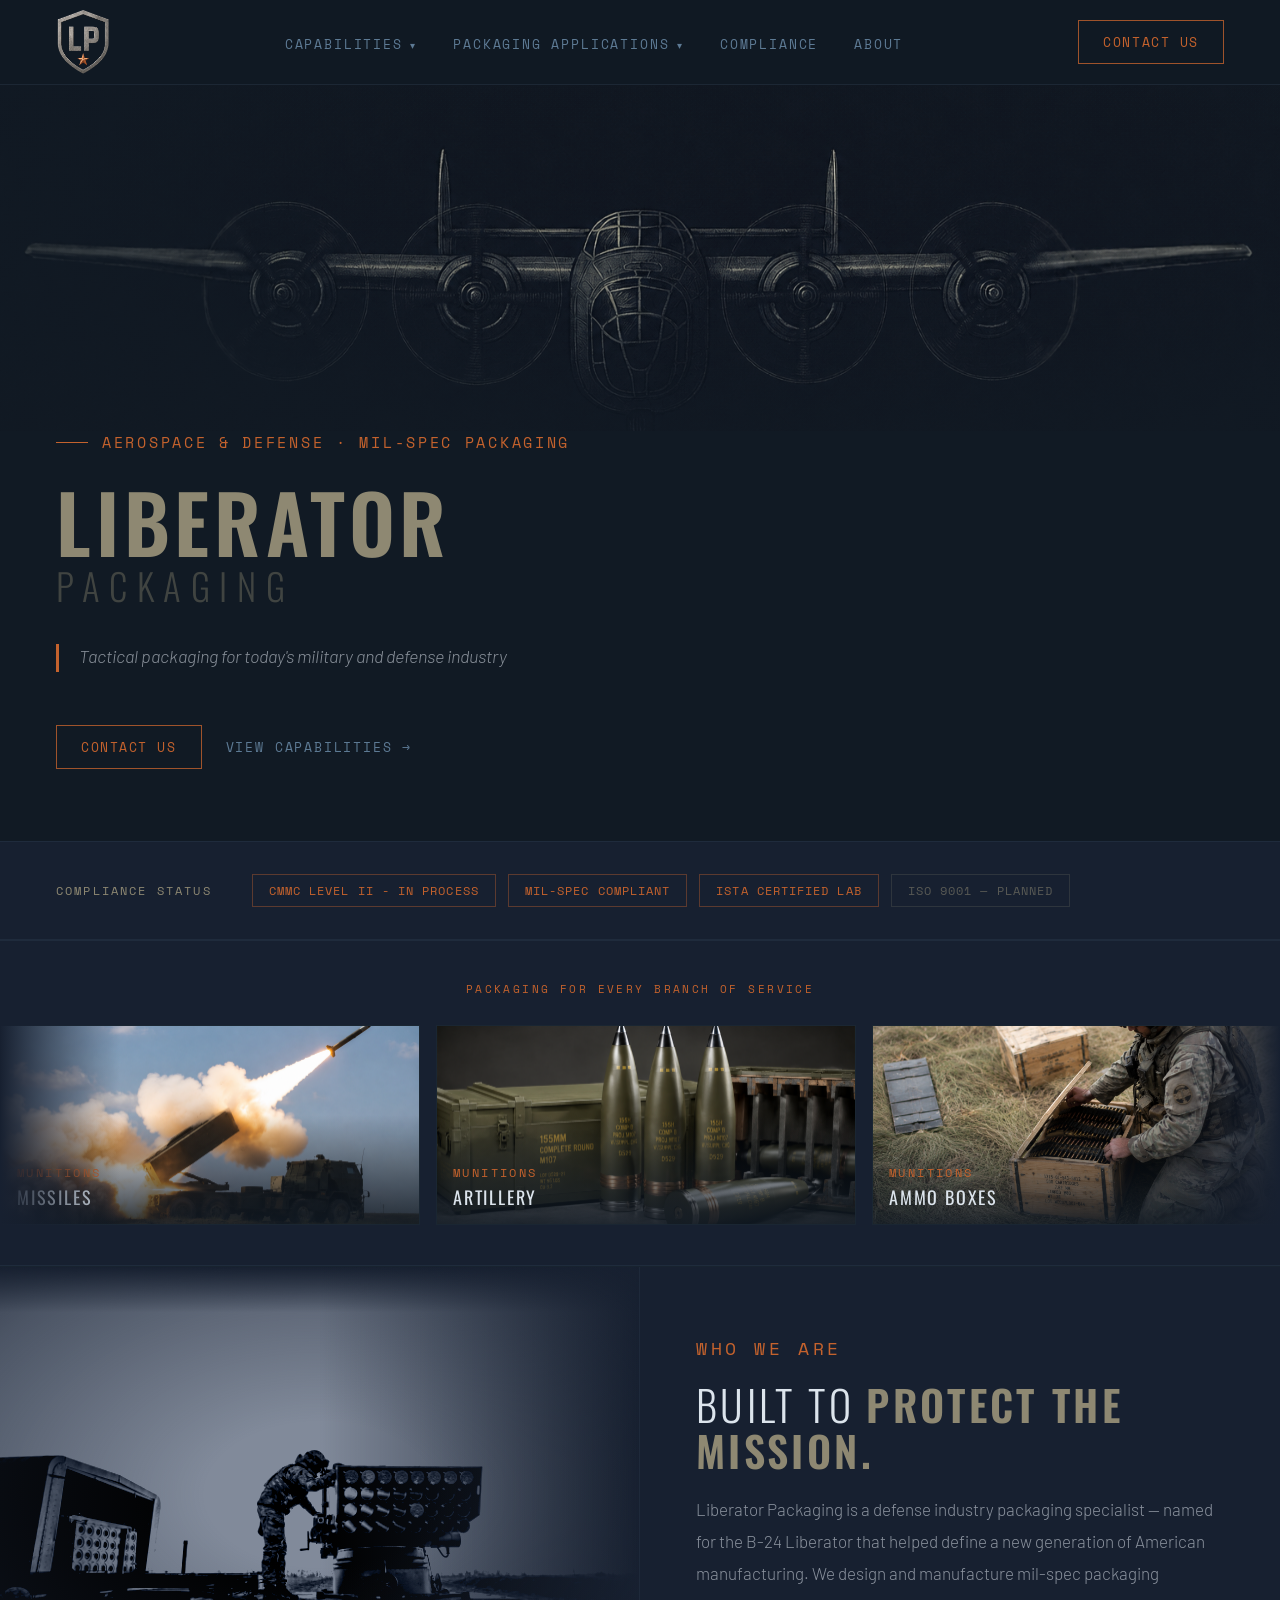
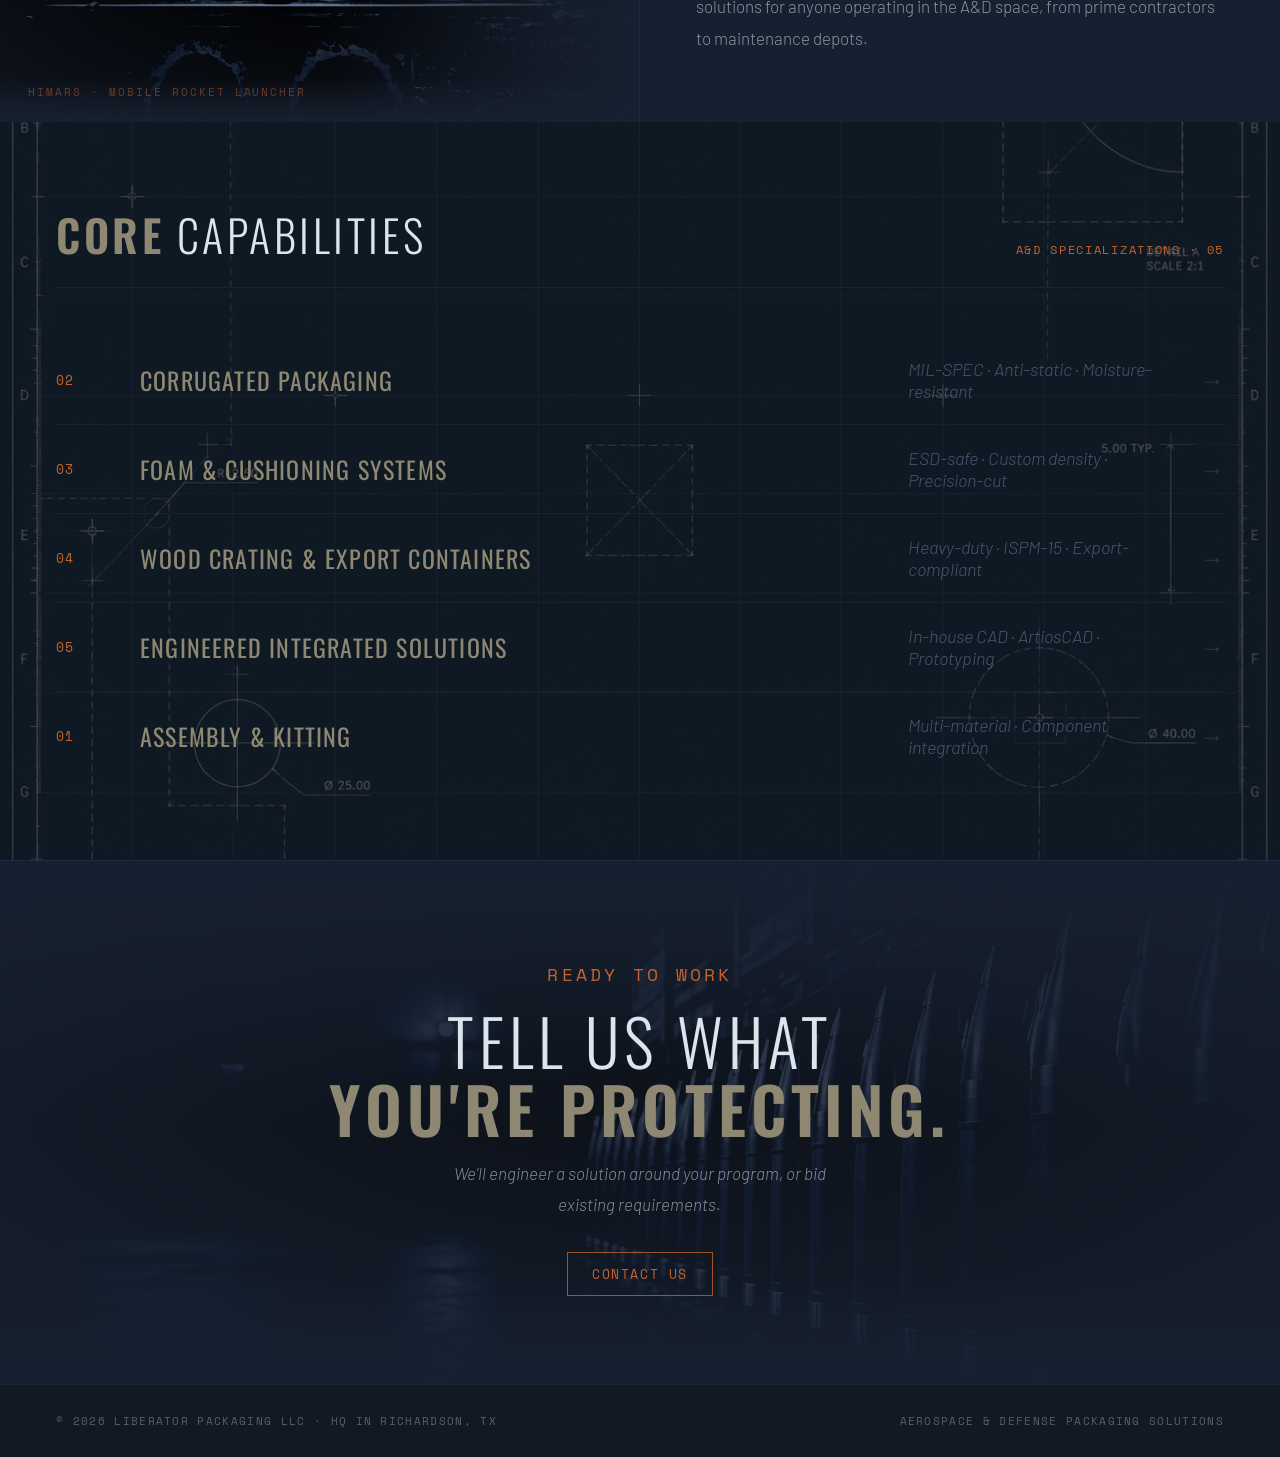
==== index.html @ abf9b9a4 "Photo grid display update Update all photo grids" ====
<!DOCTYPE html>
<html lang="en">
<head>
<meta charset="UTF-8">
<meta name="viewport" content="width=device-width, initial-scale=1.0">
<title>Liberator Packaging · Aerospace & Defense Packaging Solutions</title>
<link rel="stylesheet" href="site.css">
<style>
/* ── HERO ── */
  .hero{
    min-height:59vh;position:relative;overflow:hidden;
  }
  .hero-text{
    position:relative;padding:0px 56px 72px;
    background:var(--bg);
    margin-top:-100px;
  }
  .plane-wrap{position:absolute;inset:0;display:flex;align-items:center;justify-content:center;}
  .plane-img{
    width:100%;
    height:auto;
    filter:brightness(100%) contrast(100%) sepia(10%) hue-rotate(8deg);
    mix-blend-mode:normal;
    margin-top:15px;
  }
  .plane-overlay-base{position:absolute;inset:0;background:rgba(17,26,36,0.15);}
  .plane-overlay-vignette{
    position:absolute;inset:0;
    background:radial-gradient(ellipse 80% 70% at 62% 38%,
      transparent 0%,rgba(17,26,36,0.3) 45%,rgba(17,26,36,0.75) 70%,rgba(17,26,36,0.80) 100%);
  }
  .plane-overlay-bottom{
    position:absolute;inset:0;
    background:linear-gradient(to bottom,
      rgba(17,26,36,0.2) 0%,transparent 25%,transparent 90%,
      rgba(17,26,36,0.7) 88%,rgba(17,26,36,0.98) 100%);
  }
  .hero-grid{
    position:absolute;inset:0;pointer-events:none;z-index:2;
    /*-background-image:
      linear-gradient(rgba(93,122,148,.035) 1px,transparent 1px),
      linear-gradient(90deg,rgba(93,122,148,.035) 1px,transparent 1px);
    background-size:56px 56px-*/;
  }
  .hero::after{
    content:'';position:absolute;inset:0;z-index:3;pointer-events:none;
    background-image:repeating-linear-gradient(0deg,transparent,transparent 2px,rgba(17,26,36,0.06) 2px,rgba(17,26,36,0.06) 4px);
  }

  .hero-content{position:relative;z-index:10;max-width:680px;}

  .hero-tag{
    font-family:'Space Mono',monospace;font-size:15px;letter-spacing:.18em;
    color:var(--copper);text-transform:uppercase;margin-bottom:32px;
    display:flex;align-items:center;gap:14px;
  }
  .hero-tag::before{content:'';width:32px;height:1px;background:var(--copper);}

  .hero-h1{
    font-family:'Oswald',sans-serif;font-weight:600;
    font-size:clamp(72px,10vw,80px);letter-spacing:.06em;
    line-height:.9;color:var(--stone);text-transform:uppercase;
  }
  .hero-h1 .sub{
    font-weight:300;font-size:.46em;letter-spacing:.26em;
    color:rgba(142,136,114,.38);display:block;margin-top:12px;
  }

  .hero-desc{
    margin:38px 0 52px;
    display:flex;gap:20px;align-items:flex-start;max-width:520px;
  }
  .hero-desc::before{content:'';flex:0 0 3px;height:28px;background:var(--copper);margin-top:4px;}
  .hero-desc p{font-size:18px;font-weight:300;line-height:1.8;color:var(--fog);font-style:italic;}

  .hero-actions{display:flex;gap:24px;align-items:center;}
  .btn-fill{
    font-family:'Space Mono',monospace;font-size:13px;letter-spacing:.14em;
    text-transform:uppercase;background:var(--copper);color:var(--bg);
    padding:16px 36px;text-decoration:none;font-weight:700;
    transition:background .2s;display:inline-block;
  }
  .btn-fill:hover{background:var(--copper2);}
  .btn-ghost{
    font-family:'Space Mono',monospace;font-size:13px;letter-spacing:.14em;
    text-transform:uppercase;color:var(--steel);text-decoration:none;transition:color .2s;
  }
  .btn-ghost:hover{color:var(--white);}

  .hero-coords{
    position:absolute;bottom:24px;right:56px;
    font-family:'Space Mono',monospace;font-size:11px;letter-spacing:.1em;
    color:rgba(93,122,148,.35);text-align:right;line-height:2;
  }

  /* ── COMPLIANCE ── */
  .compliance{
    display:flex;align-items:center;gap:40px;flex-wrap:wrap;
    padding:32px 56px;
    border-top:1px solid rgba(93,122,148,.12);
    border-bottom:1px solid rgba(93,122,148,.12);
    background:var(--bg2);
  }
  .comp-label{font-family:'Space Mono',monospace;font-size:12px;letter-spacing:.18em;color:var(--stone);text-transform:uppercase;white-space:nowrap;}
  .comp-badges{display:flex;gap:12px;flex-wrap:wrap;}
  .badge{font-family:'Space Mono',monospace;font-size:12px;letter-spacing:.09em;color:rgba(142,136,114,.55);border:1px solid rgba(142,136,114,.2);padding:7px 16px;text-transform:uppercase;}
  .badge.on{color:var(--copper);border-color:rgba(196,98,45,.4);}

  /* ── ABOUT ── */
  .about{
    display:grid;grid-template-columns:1fr 1fr;
    border-top:1px solid rgba(93,122,148,.1);
    min-height:420px;overflow:hidden;
  }
  .about-vis{
    background:var(--bg2);position:relative;overflow:hidden;
    display:flex;align-items:center;justify-content:center;
    border-right:1px solid rgba(93,122,148,.1);
  }
  .about-plane-img{
    width:100%;height:100%;object-fit:cover;object-position:center center;
    filter:grayscale(100%) contrast(160%) brightness(50%) sepia(35%) hue-rotate(8deg);
    mix-blend-mode:luminosity;
  }
  .about-vis-fade{
    position:absolute;inset:0;
    background:
      radial-gradient(ellipse 90% 80% at 50% 50%,transparent 20%,rgba(23,32,48,0.5) 70%,rgba(23,32,48,0.9) 100%),
      linear-gradient(to right,transparent 50%,var(--bg2) 100%),
      linear-gradient(to bottom,var(--bg2) 0%,transparent 10%,transparent 90%,var(--bg2) 100%);
  }
  .about-vis-label{
    position:absolute;bottom:22px;left:28px;
    font-family:'Space Mono',monospace;font-size:11px;letter-spacing:.18em;
    color:rgba(196,98,45,.5);text-transform:uppercase;z-index:2;
  }
  .about-text{padding:68px 56px;display:flex;flex-direction:column;justify-content:center;background:var(--bg2);}
  .section-tag{font-family:'Space Mono',monospace;font-size:18px;letter-spacing:.2em;color:var(--copper);text-transform:uppercase;margin-bottom:20px;}
  .about-text h2{font-family:'Oswald',sans-serif;font-weight:300;font-size:42px;letter-spacing:.08em;color:var(--white);text-transform:uppercase;margin-bottom:20px;line-height:1.1;}
  .about-text h2 strong{font-weight:600;color:var(--stone);}
  .about-text p{font-size:17px;font-weight:300;line-height:1.9;color:var(--fog);}

  /* ── BRANCHES ── */
  .branches{
    padding:40px 0;overflow:hidden;
    background:var(--bg2);
    border-top:1px solid rgba(93,122,148,.12);
    border-bottom:1px solid rgba(93,122,148,.12);
  }
  .branches-header{
    font-family:'Space Mono',monospace;font-size:11px;letter-spacing:.22em;
    color:var(--copper);text-transform:uppercase;
    text-align:center;margin-bottom:28px;opacity:1;
  }
  .branches-track-wrap{overflow:hidden;position:relative;}
  .branches-track-wrap::before,.branches-track-wrap::after{
    content:'';position:absolute;top:0;bottom:0;width:120px;z-index:2;pointer-events:none;
  }
  .branches-track-wrap::before{left:0;background:linear-gradient(to right,var(--bg2),transparent);}
  .branches-track-wrap::after{right:0;background:linear-gradient(to left,var(--bg2),transparent);}
  .branches-track{
    display:flex;gap:16px;width:max-content;
    animation:scroll-branches 38s linear infinite;
  }
  .branches-track:hover{animation-play-state:paused;}
  @keyframes scroll-branches{
    0%{transform:translateX(0);}
    100%{transform:translateX(-50%);}
  }
  .branch-card{
    flex:0 0 420px;height:200px;position:relative;overflow:hidden;
    border:1px solid rgba(93,122,148,.12);
    background:var(--bg);
  }
  .branch-card img{
    width:100%;height:100%;object-fit:cover;
    /* filter:grayscale(70%) contrast(120%) brightness(55%) sepia(20%) hue-rotate(8deg); */
    transition:filter .4s;
  }
  .branch-card:hover img{filter:grayscale(20%) contrast(110%) brightness(75%);}
  .branch-card-overlay{
    position:absolute;inset:0;
    background:linear-gradient(to top,rgba(17,26,36,.88) 0%,transparent 55%);
  }
  .branch-card-label{
    position:absolute;bottom:0;left:0;right:0;padding:14px 16px;
  }
  .branch-card-label span{
    display:block;font-family:'Space Mono',monospace;font-size:12px;
    letter-spacing:.2em;color:var(--copper);text-transform:uppercase;margin-bottom:3px;
  }
  .branch-card-label strong{
    font-family:'Oswald',sans-serif;font-weight:400;font-size:18px;
    letter-spacing:.1em;color:var(--white);text-transform:uppercase;
  }

  /* ── CAPABILITIES ── */
  .capabilities{
    padding:80px 56px;position:relative;overflow:hidden;
    background:url('../Images/capabilities6.png') center/cover no-repeat;
  }
  .capabilities::before{
    content:'';position:absolute;inset:0;z-index:0;
    background:rgba(17,26,36,0.72);
  }
  .capabilities .cap-header,.capabilities .cap-list{position:relative;z-index:1;}
  .cap-header{display:flex;align-items:baseline;justify-content:space-between;margin-bottom:48px;border-bottom:1px solid rgba(93,122,148,.12);padding-bottom:20px;}
  .cap-header h2{font-family:'Oswald',sans-serif;font-weight:300;font-size:44px;letter-spacing:.08em;color:var(--white);text-transform:uppercase;}
  .cap-header h2 strong{font-weight:600;color:var(--stone);}
  .cap-header span{font-family:'Space Mono',monospace;font-size:12px;letter-spacing:.14em;color:var(--copper);text-transform:uppercase;}
  .cap-list{display:flex;flex-direction:column;}
  .cap-row{
    display:grid;grid-template-columns:56px 1fr 260px 28px;
    align-items:center;gap:28px;
    padding:22px 0;border-bottom:1px solid rgba(93,122,148,.1);
    transition:all .2s;cursor:pointer;text-decoration:none;color:inherit;
  }
  .cap-row:hover .cap-name{color:var(--white);}
  .cap-row:hover .cap-arr{opacity:1;color:var(--copper);}
  .cap-row:hover .cap-detail{opacity:1;color:var(--white);}
  .cap-num{font-family:'Space Mono',monospace;font-size:13px;color:var(--copper);letter-spacing:.1em;}
  .cap-name{font-family:'Oswald',sans-serif;font-weight:400;font-size:24px;letter-spacing:.05em;color:var(--stone);text-transform:uppercase;transition:color .2s;}
  .cap-detail{font-size:18px;font-weight:300;color:rgba(93,122,148,.65);font-style:italic;}
  .cap-arr{font-size:24px;color:var(--steel);opacity:.3;transition:all .2s;justify-self:end;}

  /* ── CTA ── */
  .cta{
    padding:100px 56px;background:var(--bg2);
    border-top:1px solid rgba(93,122,148,.12);
    text-align:center;position:relative;overflow:hidden;min-height:440px;
    display:flex;align-items:center;justify-content:center;
  }
  .cta-plane-wrap{position:absolute;inset:0;}
  .cta-plane-img{
    width:100%;height:100%;object-fit:cover;object-position:center 20%;
    filter:grayscale(100%) contrast(200%) brightness(35%) sepia(30%) hue-rotate(8deg);
    mix-blend-mode:luminosity;opacity:.75;
  }
  .cta-overlay{
    position:absolute;inset:0;
    background:
      radial-gradient(ellipse 60% 60% at 50% 40%,rgba(23,32,48,0.3) 0%,rgba(23,32,48,0.85) 100%),
      linear-gradient(to bottom,var(--bg2) 0%,transparent 50%,transparent 80%,var(--bg2) 100%);
  }
  .cta-content{position:relative;z-index:1;}
  .cta-tag{font-family:'Space Mono',monospace;font-size:18px;letter-spacing:.18em;color:var(--copper);text-transform:uppercase;margin-bottom:20px;}
  .cta h2{font-family:'Oswald',sans-serif;font-weight:300;font-size:clamp(40px,5vw,64px);letter-spacing:.08em;color:var(--white);text-transform:uppercase;margin-bottom:16px;line-height:1.05;}
  .cta h2 strong{font-weight:600;color:var(--stone);}
  .cta p{font-size:17px;font-weight:300;color:var(--fog);max-width:420px;margin:0 auto 40px;line-height:1.85;font-style:italic;}
to{opacity:1;transform:none;}

  @media(max-width:1024px){
    .hero-text{padding:0 32px 56px;}
    .about{grid-template-columns:1fr;}
    .capabilities{padding:60px 32px;}
  }
  @media(max-width:768px){
    .hero-text{padding:0 20px 40px;}
    .hero-h1{font-size:clamp(52px,12vw,72px);}
    .compliance{padding:20px 20px;gap:12px;}
    .about{grid-template-columns:1fr;}
    .about-vis{min-height:240px;}
    .about-text{padding:40px 24px;}
    .branches .branches-header{padding:0 20px;}
    .capabilities{padding:40px 20px;}
    .cap-row{grid-template-columns:36px 1fr 20px;gap:12px;}
    .cap-detail{display:none;}
    .cta{padding:60px 20px;min-height:320px;}
    .section-tag{font-size:14px;}
  }
</style>
</head>
<body>

<nav>
  <a href="index.html"><img class="nav-logo" src="../Images/Logo/Simple (Star) no bg.png" alt="Liberator Packaging"></a>
  <button class="nav-toggle" aria-label="Open navigation" aria-expanded="false"><span></span><span></span><span></span></button>
  <ul class="nav-links">
    <li class="has-dropdown">
      <a href="#">Capabilities</a>
      <ul class="nav-dropdown">
        <li><a href="corrugated-packaging.html">Corrugated Packaging</a></li>
        <li><a href="foam-cushioning.html">Foam &amp; Cushioning Systems</a></li>
        <li><a href="wood-crating.html">Wood Crating &amp; Export Containers</a></li>
        <li><a href="integrated-solutions.html">Engineered Integrated Solutions</a></li>
        <li><a href="assembly-kitting.html">Assembly &amp; Kitting</a></li>
      </ul>
    </li>
    <li class="has-dropdown">
      <a href="#">Packaging Applications</a>
      <ul class="nav-dropdown">
        <li><a href="drones.html">Drones</a></li>
        <li><a href="munitions.html">Munitions</a></li>
        <li><a href="manufactured-parts.html">Manufactured Parts</a></li>
        <li><a href="electronic-components.html">Electronic Components</a></li>
        <li><a href="custom-packaging-solutions.html">Custom Packaging Solutions</a></li>
      </ul>
    </li>
    <li><a href="compliance.html">Compliance</a></li>
    <li><a href="about.html">About</a></li>
    <a href="contact.html" class="nav-mobile-cta">Contact Us</a>
  </ul>
  <a href="contact.html" class="nav-cta">Contact Us</a>
</nav>

<section class="hero">
  <div class="plane-wrap">
    <img class="plane-img" src="../Images/Logo/plane on logo no bg.png" alt="B-24 Liberator"/>
    <div class="plane-overlay-base"></div>
    <div class="plane-overlay-vignette"></div>
    <div class="plane-overlay-bottom"></div>
  </div>
  <div class="hero-grid"></div>
</section>

<section class="hero-text">
  <div class="hero-content">
    <div class="hero-tag r1">Aerospace &amp; Defense · MIL-SPEC Packaging</div>
    <div class="hero-h1 r2">LIBERATOR<span class="sub">Packaging</span></div>
    <div class="hero-desc r3">
      <p>Tactical packaging for today's military and defense industry</p>
    </div>
    <div class="hero-actions r4">
      <a href="contact.html" class="nav-cta">Contact Us</a>
      <a href="#capabilities" class="btn-ghost">View Capabilities →</a>
    </div>
  </div>
  <div class="hero-coords"></div>
</section>

<div class="compliance">
  <span class="comp-label">Compliance Status</span>
  <div class="comp-badges">
    <span class="badge on">CMMC Level II - In Process</span>
    <span class="badge on">MIL-SPEC Compliant</span>
    <span class="badge on">ISTA Certified Lab</span>
    <span class="badge">ISO 9001 — Planned</span>
  </div>
</div>

<div class="branches">
  <div class="branches-header">Packaging for Every Branch of Service</div>
  <div class="branches-track-wrap">
    <div class="branches-track">
      <!-- Set 1 -->
      <div class="branch-card"><img src="../Images/missle.png" alt="Missiles"/><div class="branch-card-overlay"></div><div class="branch-card-label"><span>Munitions</span><strong>Missiles</strong></div></div>
      <div class="branch-card"><img src="../Images/mortar.png" alt="Artillery"/><div class="branch-card-overlay"></div><div class="branch-card-label"><span>Munitions</span><strong>Artillery</strong></div></div>
      <div class="branch-card"><img src="../Images/ammo box.png" alt="Ammo Boxes"/><div class="branch-card-overlay"></div><div class="branch-card-label"><span>Munitions</span><strong>Ammo Boxes</strong></div></div>
      <div class="branch-card"><img src="../Images/drone.jpg" alt="Drones"/><div class="branch-card-overlay"></div><div class="branch-card-label"><span>Drones</span><strong>Drones</strong></div></div>
      <div class="branch-card"><img src="../Images/helicopter parts.png" alt="Manufactured Parts"/><div class="branch-card-overlay"></div><div class="branch-card-label"><span>Manufactured Parts</span><strong>Helicopter Parts</strong></div></div>
      <div class="branch-card"><img src="../Images/engine.jpg" alt="Engines"/><div class="branch-card-overlay"></div><div class="branch-card-label"><span>Manufactured Parts</span><strong>Engines</strong></div></div>
      <div class="branch-card"><img src="../Images/server rack.png" alt="Server Crates"/><div class="branch-card-overlay"></div><div class="branch-card-label"><span>Electronic Components</span><strong>Server Rack Crates</strong></div></div>
      <div class="branch-card"><img src="../Images/circuit board.jpg" alt="Circuit Board & Sensors"/><div class="branch-card-overlay"></div><div class="branch-card-label"><span>Electronic Components</span><strong>Circuit Board & Sensors</strong></div></div>
      <!-- Set 2 — duplicate for seamless loop -->
      <div class="branch-card"><img src="../Images/missle.png" alt="Missiles"/><div class="branch-card-overlay"></div><div class="branch-card-label"><span>Munitions</span><strong>Missiles</strong></div></div>
      <div class="branch-card"><img src="../Images/mortar.png" alt="Artillery"/><div class="branch-card-overlay"></div><div class="branch-card-label"><span>Munitions</span><strong>Artillery</strong></div></div>
      <div class="branch-card"><img src="../Images/ammo box.png" alt="Ammo Boxes"/><div class="branch-card-overlay"></div><div class="branch-card-label"><span>Munitions</span><strong>Ammo Boxes</strong></div></div>
      <div class="branch-card"><img src="../Images/drone.jpg" alt="Drones"/><div class="branch-card-overlay"></div><div class="branch-card-label"><span>Drones</span><strong>Drones</strong></div></div>
      <div class="branch-card"><img src="../Images/helicopter parts.png" alt="Manufactured Parts"/><div class="branch-card-overlay"></div><div class="branch-card-label"><span>>Manufactured Parts</span><strong>Helicopter Parts</strong></div></div>
      <div class="branch-card"><img src="../Images/engine.jpg" alt="Engines"/><div class="branch-card-overlay"></div><div class="branch-card-label"><span>Manufactured Parts</span><strong>Engines</strong></div></div>
      <div class="branch-card"><img src="../Images/server rack.png" alt="Server Crates"/><div class="branch-card-overlay"></div><div class="branch-card-label"><span>Electronic Components</span><strong>Server Rack Crates</strong></div></div>
      <div class="branch-card"><img src="../Images/circuit board.jpg" alt="Circuit Board & Sensors"/><div class="branch-card-overlay"></div><div class="branch-card-label"><span>Electronic Components</span><strong>Circuit Board & Sensors</strong></div></div>

    </div>
  </div>
</div>

<section class="about">
  <div class="about-vis">
    <img class="about-plane-img" src="../Images/pexels-artguz-10842993.jpg" alt="Aerospace & Defense"/>
    <div class="about-vis-fade"></div>
    <div class="about-vis-label">HIMARS · mobile rocket launcher</div>
  </div>
  <div class="about-text">
    <div class="section-tag">Who we are</div>
    <h2>Built to <strong>protect the mission.</strong></h2>
    <p>Liberator Packaging is a defense industry packaging specialist — named for the B-24 Liberator that helped define a new generation of American manufacturing. We design and manufacture mil-spec packaging solutions for anyone operating in the A&amp;D space, from prime contractors to maintenance depots.</p>
  </div>
</section>

<section class="capabilities" id="capabilities">
  <div class="cap-header">
    <h2><strong>Core</strong> Capabilities</h2>
    <span>A&amp;D Specializations · 05</span>
  </div>
  <div class="cap-list">
    <a href="corrugated-packaging.html" class="cap-row"><span class="cap-num">02</span><span class="cap-name">Corrugated Packaging</span><span class="cap-detail">MIL-SPEC · Anti-static · Moisture-resistant</span><span class="cap-arr">→</span></a>
    <a href="foam-cushioning.html" class="cap-row"><span class="cap-num">03</span><span class="cap-name">Foam &amp; Cushioning Systems</span><span class="cap-detail">ESD-safe · Custom density · Precision-cut</span><span class="cap-arr">→</span></a>
    <a href="wood-crating.html" class="cap-row"><span class="cap-num">04</span><span class="cap-name">Wood Crating &amp; Export Containers</span><span class="cap-detail">Heavy-duty · ISPM-15 · Export-compliant</span><span class="cap-arr">→</span></a>
    <a href="integrated-solutions.html" class="cap-row"><span class="cap-num">05</span><span class="cap-name">Engineered Integrated Solutions</span><span class="cap-detail">In-house CAD · ArtiosCAD · Prototyping</span><span class="cap-arr">→</span></a>
    <a href="assembly-kitting.html" class="cap-row"><span class="cap-num">01</span><span class="cap-name">Assembly &amp; Kitting</span><span class="cap-detail">Multi-material · Component integration</span><span class="cap-arr">→</span></a>
  </div>
</section>

<section class="cta">
  <div class="cta-plane-wrap">
    <img class="cta-plane-img" src="../Images/155mm storage.png" alt="B-24 Liberator"/>
    <div class="cta-overlay"></div>
  </div>
  <div class="cta-content">
    <div class="cta-tag">Ready to work</div>
    <h2>Tell us what<br><strong>you're protecting.</strong></h2>
    <!-- <p>Need something custom? We'll design a new packaging solution and can build to spec.</p> -->
    <p>We'll engineer a solution around your program, or bid existing requirements.</p>
    <a href="contact.html" class="nav-cta">Contact Us</a>
  </div>
</section>

<footer>
  <span>© 2026 Liberator Packaging LLC · HQ in Richardson, TX</span>
  <span>Aerospace &amp; Defense Packaging Solutions</span>
</footer>

<script src="site.js" defer></script>
</body>
</html>
---- site.css ----
/* ═══════════════════════════════════════════════
   site.css — Liberator Packaging
   Shared styles + responsive breakpoints
═══════════════════════════════════════════════ */

/* ── FONTS ── */
@import url('https://fonts.googleapis.com/css2?family=Oswald:wght@300;400;500;600&family=Space+Mono:wght@400;700&family=Barlow:ital,wght@0,200;0,300;0,400;1,200;1,300&display=swap');

/* ── RESET ── */
*{margin:0;padding:0;box-sizing:border-box;}

/* ── DESIGN TOKENS ── */
:root{
  --bg:#111a24;--bg2:#172030;
  --copper:#c4622d;--copper2:#d97840;
  --stone:#8e8872;--steel:#5d7a94;
  --white:#dce4ec;--fog:rgba(220,228,236,0.58);
}

/* ── BODY ── */
body{background:var(--bg);color:var(--white);font-family:'Barlow',sans-serif;overflow-x:hidden;font-size:18px;}

/* ── NAV ── */
nav{
  position:fixed;top:0;left:0;right:0;z-index:200;
  display:flex;align-items:center;justify-content:space-between;
  padding:10px 56px;
  background:#111a24f2;
  border-bottom:1px solid rgba(93,122,148,0.15);
  backdrop-filter:blur(10px);
}
.nav-logo{height:64px;width:auto;display:block;}
.nav-links{display:flex;gap:36px;list-style:none;}
.nav-links a{font-family:'Space Mono',monospace;font-size:13px;letter-spacing:.14em;color:rgba(93,122,148,1.0);text-decoration:none;text-transform:uppercase;transition:color .2s;}
.nav-links a:hover,.nav-links a.active{color:var(--white);}
.nav-cta{font-family:'Space Mono',monospace;font-size:13px;letter-spacing:.12em;color:var(--copper);border:1px solid rgba(196,98,45,.8);padding:11px 24px;text-decoration:none;text-transform:uppercase;transition:all .25s;}
.nav-cta:hover{background:rgba(196,98,45,.12);}

/* ── NAV DROPDOWN ── */
.nav-links li{position:relative;}
.has-dropdown>a::after{content:' ▾';font-size:10px;}
.nav-dropdown{
  display:none;position:absolute;top:100%;left:12px;margin-top:8px;
  background:rgba(17,26,36,0.97);
  border:1px solid rgba(93,122,148,.2);border-top:2px solid var(--copper);
  min-width:210px;list-style:none;backdrop-filter:blur(10px);z-index:300;
}
.has-dropdown:hover .nav-dropdown{display:block;}
.nav-dropdown::before{content:'';position:absolute;top:-8px;left:0;right:0;height:8px;}
.nav-dropdown li a{
  display:block;padding:12px 18px;
  font-family:'Space Mono',monospace;font-size:11px;letter-spacing:.14em;
  color:rgba(93,122,148,1.0);text-decoration:none;text-transform:uppercase;
  border-bottom:1px solid rgba(93,122,148,.1);transition:color .2s,background .2s;
}
.nav-dropdown li:last-child a{border-bottom:none;}
.nav-dropdown li a:hover{color:var(--white);background:rgba(93,122,148,.08);}
.nav-mobile-cta{display:none;}

/* ── HAMBURGER BUTTON ── */
.nav-toggle{
  display:none;
  flex-direction:column;justify-content:center;gap:5px;
  background:none;border:none;cursor:pointer;
  padding:8px;z-index:210;flex-shrink:0;
}
.nav-toggle span{
  width:24px;height:2px;background:var(--white);display:block;
  transition:transform .28s ease,opacity .28s ease;
  transform-origin:center;
}
.nav-toggle.open span:nth-child(1){transform:rotate(45deg) translate(5px,5px);}
.nav-toggle.open span:nth-child(2){opacity:0;}
.nav-toggle.open span:nth-child(3){transform:rotate(-45deg) translate(5px,-5px);}

/* ── FOOTER ── */
footer{
  display:flex;justify-content:space-between;align-items:center;
  padding:28px 56px;flex-wrap:wrap;gap:12px;
  border-top:1px solid rgba(93,122,148,.1);
}
footer span{font-family:'Space Mono',monospace;font-size:11px;letter-spacing:.12em;color:rgba(180,180,180,.45);text-transform:uppercase;}

/* ── ANIMATIONS ── */
@keyframes rise{from{opacity:0;transform:translateY(20px);}to{opacity:1;transform:none;}}
.r1{animation:rise .9s ease .1s both;}
.r2{animation:rise .9s ease .25s both;}
.r3{animation:rise .9s ease .4s both;}
.r4{animation:rise .9s ease .55s both;}
.r5{animation:rise .9s ease .7s both;}

/* ═══════════════════════════════════════════════
   SHARED COMPONENTS (product/capability pages)
═══════════════════════════════════════════════ */

/* ── PROGRAMS / PAST PERFORMANCE CARDS ── */
.programs-header{padding:56px 56px 0;border-top:1px solid rgba(93,122,148,.1);}
.programs-header h2{font-family:'Oswald',sans-serif;font-weight:600;font-size:40px;letter-spacing:.06em;color:var(--white);text-transform:uppercase;line-height:1;padding-bottom:40px;border-bottom:1px solid rgba(93,122,148,.1);}
.programs-header h2 span{font-weight:300;color:var(--stone);}
.programs{display:grid;grid-template-columns:1fr 1fr;border-bottom:1px solid rgba(93,122,148,.1);}
.program{padding:72px 56px;border-right:1px solid rgba(93,122,148,.1);position:relative;transition:background .25s;}
.program:last-child{border-right:none;}
.program::after{content:'';position:absolute;top:0;left:0;right:0;height:2px;background:var(--copper);transform:scaleX(0);transform-origin:left;transition:transform .4s ease;}
.program:hover::after{transform:scaleX(1);}
.program:hover{background:rgba(23,32,48,.4);}
.prog-badge{position:absolute;top:24px;right:24px;height:100px;width:auto;opacity:0.85;}
.prog-eyebrow{font-family:'Space Mono',monospace;font-size:10px;letter-spacing:.22em;color:var(--steel);text-transform:uppercase;margin-bottom:20px;opacity:.7;}
.program h2{font-family:'Oswald',sans-serif;font-weight:600;font-size:32px;letter-spacing:.06em;color:var(--white);text-transform:uppercase;margin-bottom:6px;line-height:1;}
.program h2 span{font-weight:300;color:var(--stone);}
.prog-ref{font-family:'Space Mono',monospace;font-size:10px;letter-spacing:.14em;color:var(--copper);font-weight:400;text-transform:uppercase;margin-bottom:28px;}
.program p{font-size:15px;font-weight:300;line-height:1.85;color:var(--fog);margin-bottom:36px;}

/* ── SPEC LIST ── */
.spec-list{list-style:none;border-top:1px solid rgba(93,122,148,.1);}
.spec-list li{display:flex;justify-content:space-between;align-items:baseline;padding:11px 0;border-bottom:1px solid rgba(93,122,148,.07);gap:20px;}
.spec-list li:last-child{border-bottom:none;}
.spec-k{font-family:'Space Mono',monospace;font-size:10px;letter-spacing:.14em;color:var(--stone);text-transform:uppercase;white-space:nowrap;flex-shrink:0;}
.spec-v{font-size:14px;font-weight:300;color:var(--white);text-align:right;}

/* ── STANDARDS STRIP ── */
.standards{padding:26px 56px;display:flex;align-items:center;gap:36px;flex-wrap:wrap;background:var(--bg2);border-bottom:1px solid rgba(93,122,148,.1);}
.std-label{font-family:'Space Mono',monospace;font-size:10px;letter-spacing:.2em;color:var(--fog);text-transform:uppercase;white-space:nowrap;}
.std-list{display:flex;gap:8px;flex-wrap:wrap;}
.std{font-family:'Space Mono',monospace;font-size:10px;letter-spacing:.1em;color:rgba(142,136,114,.65);border:1px solid rgba(142,136,114,.16);padding:5px 13px;text-transform:uppercase;}
.std.hi{color:rgba(196,98,45,.8);border-color:rgba(196,98,45,.25);}

/* ── CAPABILITIES LIST ── */
.cap-header{display:flex;align-items:baseline;justify-content:space-between;margin-bottom:36px;padding-bottom:16px;border-bottom:1px solid rgba(93,122,148,.1);}
.cap-header h2{font-family:'Oswald',sans-serif;font-weight:300;font-size:34px;letter-spacing:.08em;color:var(--white);text-transform:uppercase;}
.cap-header h2 strong{font-weight:600;color:var(--stone);}
.cap-header span{font-family:'Space Mono',monospace;font-size:11px;letter-spacing:.14em;color:var(--copper);text-transform:uppercase;}
.cap-row{display:grid;grid-template-columns:48px 1fr 260px 24px;align-items:center;gap:24px;padding:18px 0;border-bottom:1px solid rgba(93,122,148,.07);transition:all .15s;}
.cap-row:last-child{border-bottom:none;}
.cap-row:hover .cap-name{color:var(--white);}
.cap-row:hover .cap-detail{color:var(--white);}
.cap-row:hover .cap-arr{opacity:1;color:var(--copper);}
.cap-num{font-family:'Space Mono',monospace;font-size:12px;color:var(--copper);letter-spacing:.1em;}
.cap-name{font-family:'Oswald',sans-serif;font-weight:400;font-size:21px;letter-spacing:.05em;color:var(--stone);text-transform:uppercase;transition:color .15s;}
.cap-detail{font-size:14px;font-weight:300;color:rgba(93,122,148,.5);font-style:italic;}
.cap-arr{font-size:18px;color:var(--steel);opacity:.2;transition:all .15s;justify-self:end;}

/* ═══════════════════════════════════════════════
   RESPONSIVE — TABLET (≤1024px)
═══════════════════════════════════════════════ */
@media(max-width:1024px){
  nav{padding:10px 32px;}
  footer{padding:24px 32px;}

  .hero{flex-direction:column !important;padding:110px 32px 40px !important;}
  .hero *{min-width:0 !important;}
  .hero-image{display:none;}

  .summary{grid-template-columns:1fr !important;}
  .summary-img-col{display:none;}
  .summary-text-col{border-left:none !important;padding:40px 24px !important;}
  .summary-inner{grid-template-columns:1fr !important;}
  .summary-pillars{grid-template-columns:1fr !important;}

  /* programs */
  .programs-header{padding:48px 32px 0;}
  .programs-header h2{font-size:32px;}
  .programs{grid-template-columns:1fr;}
  .program{border-right:none;border-bottom:1px solid rgba(93,122,148,.1);padding:48px 40px;}
  .program:last-child{border-bottom:none;}

  /* standards */
  .standards{padding:20px 32px;}

  /* spec list */
  .spec-list li{gap:12px;}
}

/* ═══════════════════════════════════════════════
   RESPONSIVE — MOBILE (≤768px)
═══════════════════════════════════════════════ */
@media(max-width:768px){

  /* ── MOBILE NAV ── */
  nav{padding:10px 20px;}
  .nav-logo{height:48px;}
  .nav-toggle{display:flex;}

  .hero{flex-direction:column !important;padding:110px 32px 40px !important;}
  .hero *{min-width:0 !important;}
  .hero-image{display:none;}

  .summary{grid-template-columns:1fr !important;}
  .summary-img-col{display:none;}
  .summary-text-col{border-left:none !important;padding:40px 24px !important;}
  .summary-inner{grid-template-columns:1fr !important;}
  .summary-pillars{grid-template-columns:1fr !important;}

  /* desktop links → slide-down panel */
  /* position:absolute rather than fixed because backdrop-filter on nav
     creates a containing block, making fixed children relative to the nav bar */
  .nav-links{
    display:none;
    position:absolute;top:100%;left:0;right:0;
    height:calc(100vh - 100%);
    flex-direction:column;
    padding:16px 0 40px;
    background:rgba(17,26,36,0.99);
    z-index:199;gap:0;
    overflow-y:auto;
  }
  .nav-links.open{display:flex;}
  .body-menu-open{overflow:hidden;}

  /* top-level mobile links */
  .nav-links>li>a{
    display:block;padding:14px 24px;
    font-size:14px;letter-spacing:.1em;
    color:rgba(220,228,236,.9);
    border-bottom:1px solid rgba(93,122,148,.1);
  }
  .nav-links>li:last-child>a{border-bottom:none;}

  /* mobile dropdowns — always visible, indented */
  .has-dropdown>a::after{content:' ▾';}
  .nav-dropdown{
    display:block;position:static;
    margin:0;border:none;border-top:none;
    background:rgba(23,32,48,.6);
    backdrop-filter:none;min-width:auto;
  }
  .nav-dropdown li a{
    padding:10px 24px 10px 36px;
    font-size:11px;border-bottom:none;
    color:rgba(93,122,148,.9);
  }
  .nav-dropdown li a:hover{background:rgba(93,122,148,.06);color:var(--white);}

  /* hide desktop CTA button */
  nav>.nav-cta{display:none;}

  /* CTA inside mobile menu */
  .nav-mobile-cta{
    display:block !important;
    margin:24px 24px 0;
    font-family:'Space Mono',monospace;font-size:12px;letter-spacing:.12em;
    color:var(--copper);border:1px solid rgba(196,98,45,.7);
    padding:14px 20px;text-decoration:none;text-transform:uppercase;
    text-align:center;
  }

  /* ── SHARED FOOTER ── */
  footer{flex-direction:column;text-align:center;padding:24px 20px;gap:8px;}

  /* ── SHARED PROGRAMS ── */
  .programs-header{padding:32px 24px 0;}
  .programs-header h2{font-size:26px;padding-bottom:24px;}
  .programs{grid-template-columns:1fr;}
  .program{padding:36px 24px;border-right:none;border-bottom:1px solid rgba(93,122,148,.1);}
  .program:last-child{border-bottom:none;}
  .prog-badge{height:64px;top:16px;right:16px;}

  /* ── SHARED SPEC LIST ── */
  .spec-list li{flex-direction:column;gap:4px;padding:12px 0;}
  .spec-v{text-align:left;}

  /* ── SHARED STANDARDS ── */
  .standards{padding:20px 24px;gap:16px;}

  /* ── SHARED CAPABILITIES ROW ── */
  .cap-row{grid-template-columns:36px 1fr 20px;gap:12px;}
  .cap-detail{display:none;}
}
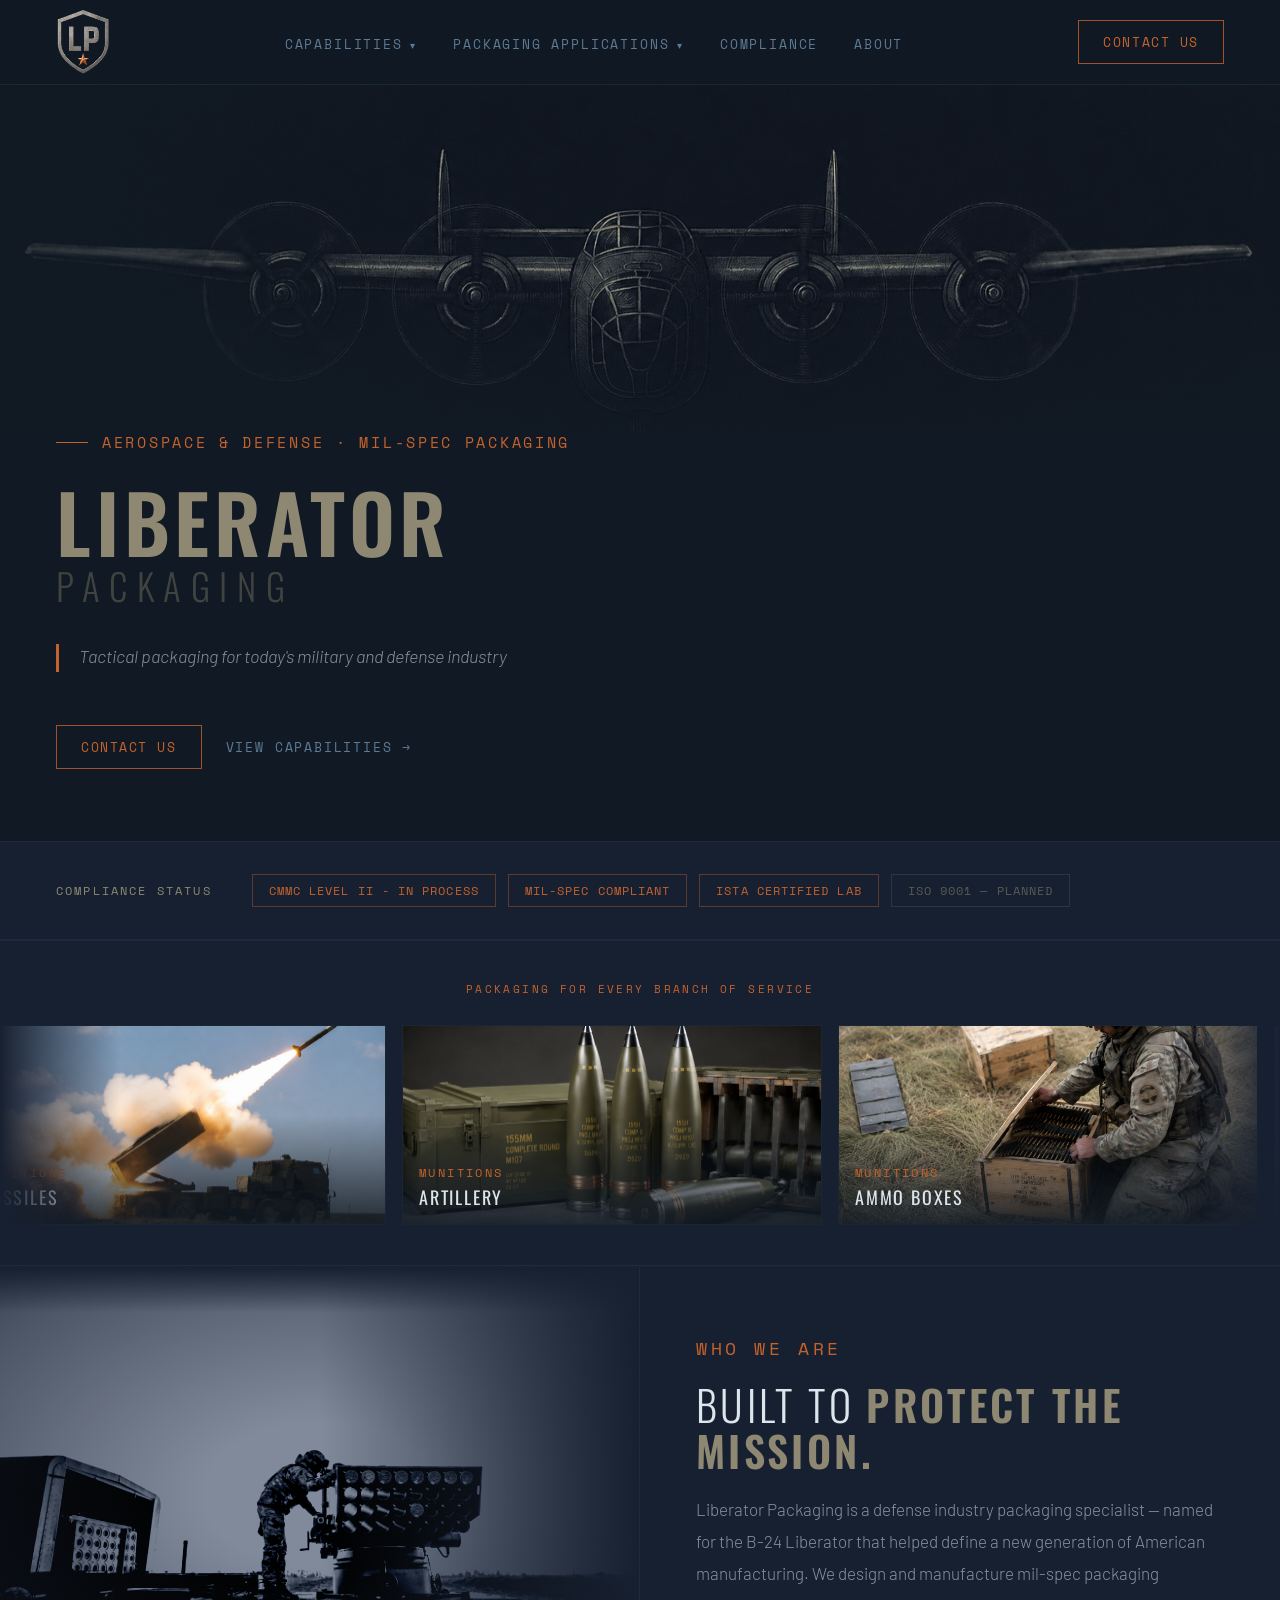
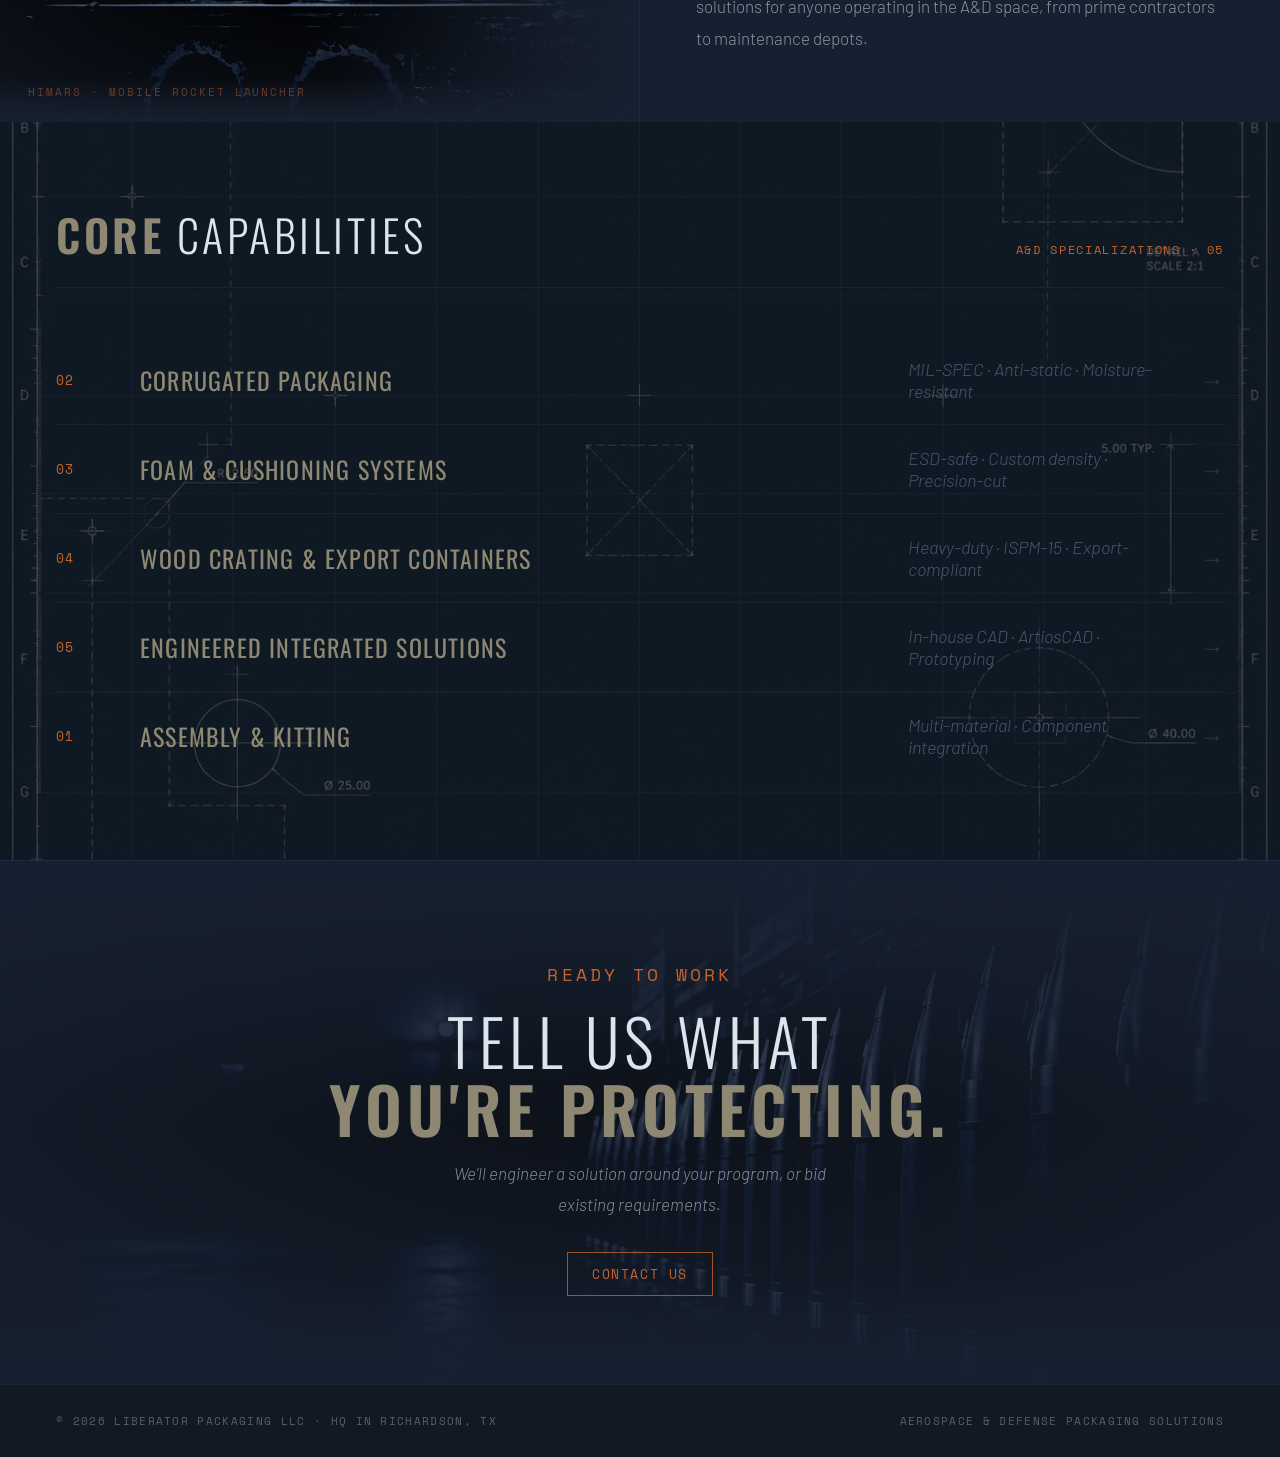
==== commit 80c38ee9: "Update index.html" ====
--- a/index.html
+++ b/index.html
@@ -160,12 +160,6 @@
   .branches-track-wrap::after{right:0;background:linear-gradient(to left,var(--bg2),transparent);}
   .branches-track{
     display:flex;gap:16px;width:max-content;
-    animation:scroll-branches 38s linear infinite;
-  }
-  .branches-track:hover{animation-play-state:paused;}
-  @keyframes scroll-branches{
-    0%{transform:translateX(0);}
-    100%{transform:translateX(-50%);}
   }
   .branch-card{
     flex:0 0 420px;height:200px;position:relative;overflow:hidden;
@@ -412,5 +406,40 @@
 </footer>
 
 <script src="site.js" defer></script>
+<script>
+(function(){
+  var track = document.querySelector('.branches-track');
+  if(!track) return;
+  var cards = track.querySelectorAll('.branch-card');
+  var half = cards.length / 2;
+  var gap = 16;
+  var speed = window.innerWidth <= 768 ? 0.4 : 0.8;
+  var offset = 0;
+  var resetAt = 0;
+  var paused = false;
+
+  function measureReset(){
+    var card = cards[0];
+    if(!card) return;
+    resetAt = (card.offsetWidth + gap) * half;
+  }
+
+  measureReset();
+  window.addEventListener('resize', function(){ measureReset(); speed = window.innerWidth <= 768 ? 0.4 : 0.8; });
+
+  track.addEventListener('mouseenter', function(){ paused = true; });
+  track.addEventListener('mouseleave', function(){ paused = false; });
+
+  function step(){
+    if(!paused && resetAt > 0){
+      offset += speed;
+      if(offset >= resetAt) offset = 0;
+      track.style.transform = 'translateX(-' + offset + 'px)';
+    }
+    requestAnimationFrame(step);
+  }
+  requestAnimationFrame(step);
+})();
+</script>
 </body>
 </html>
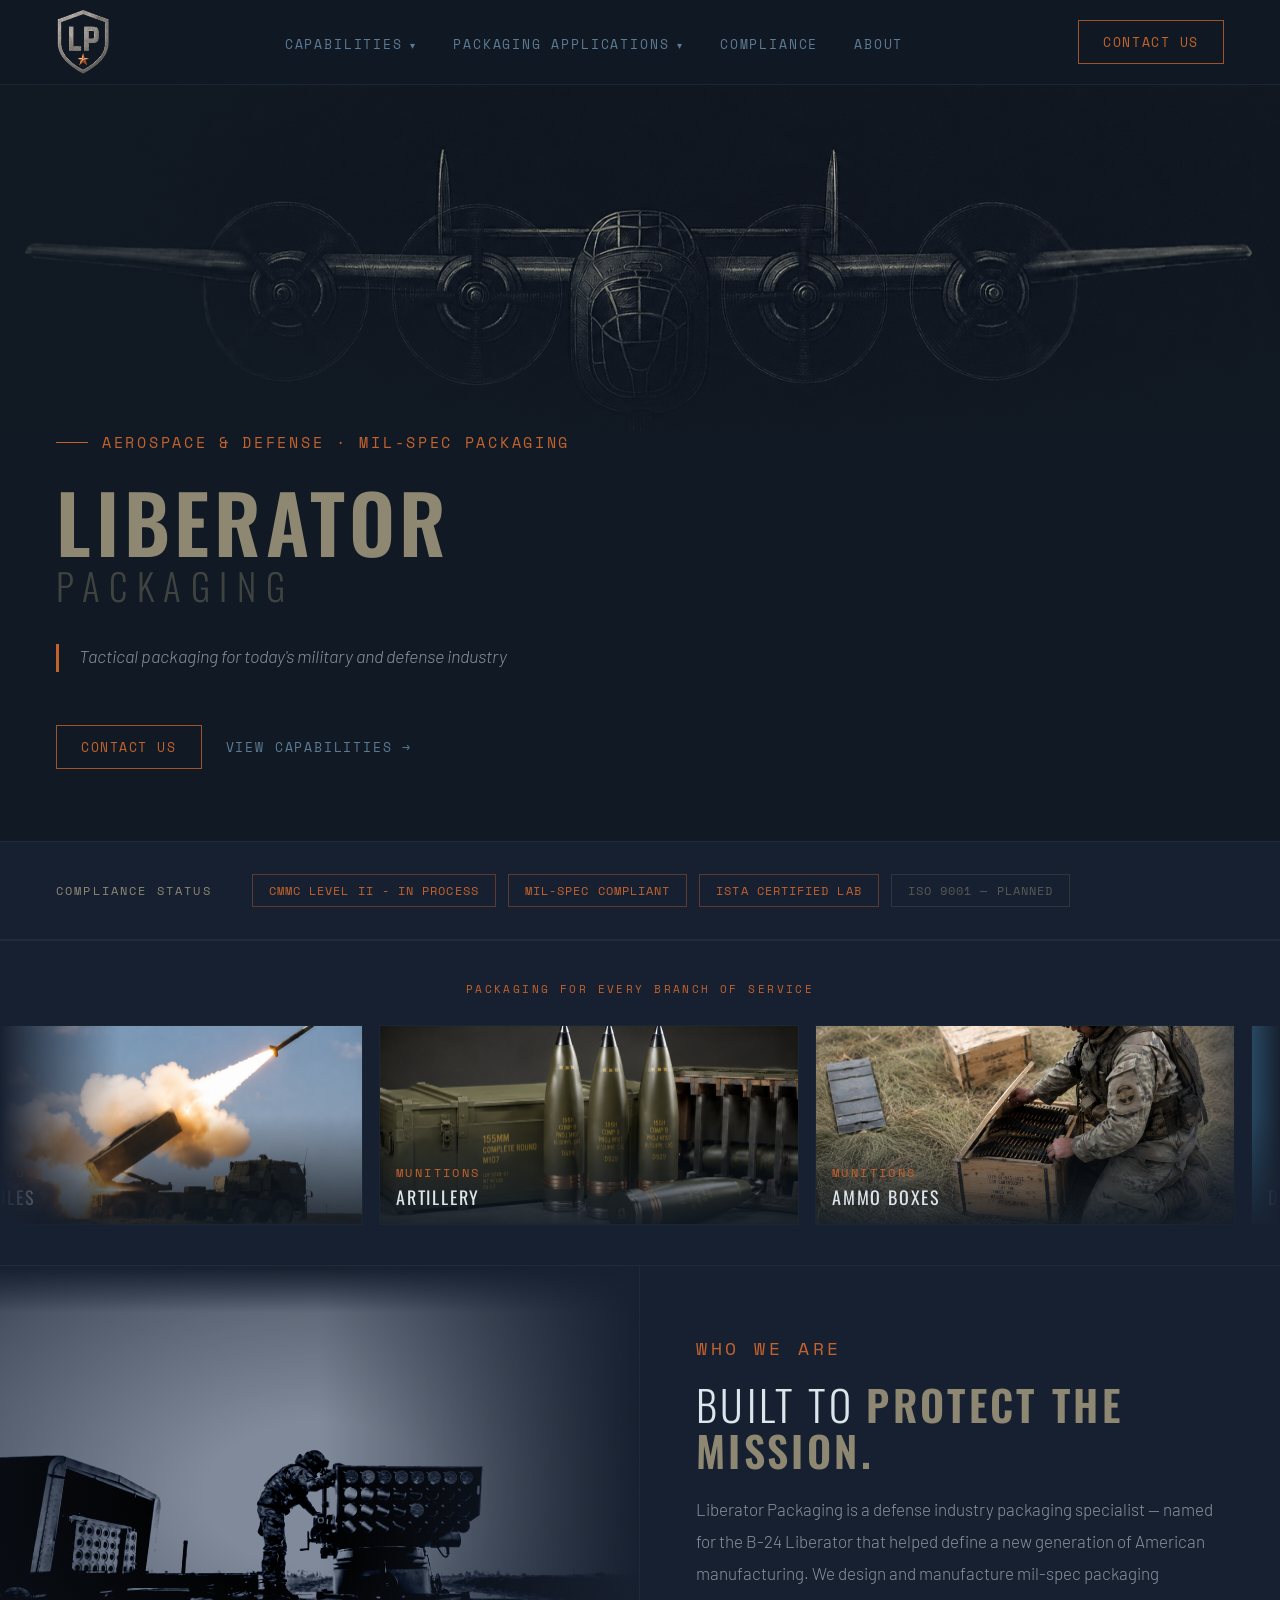
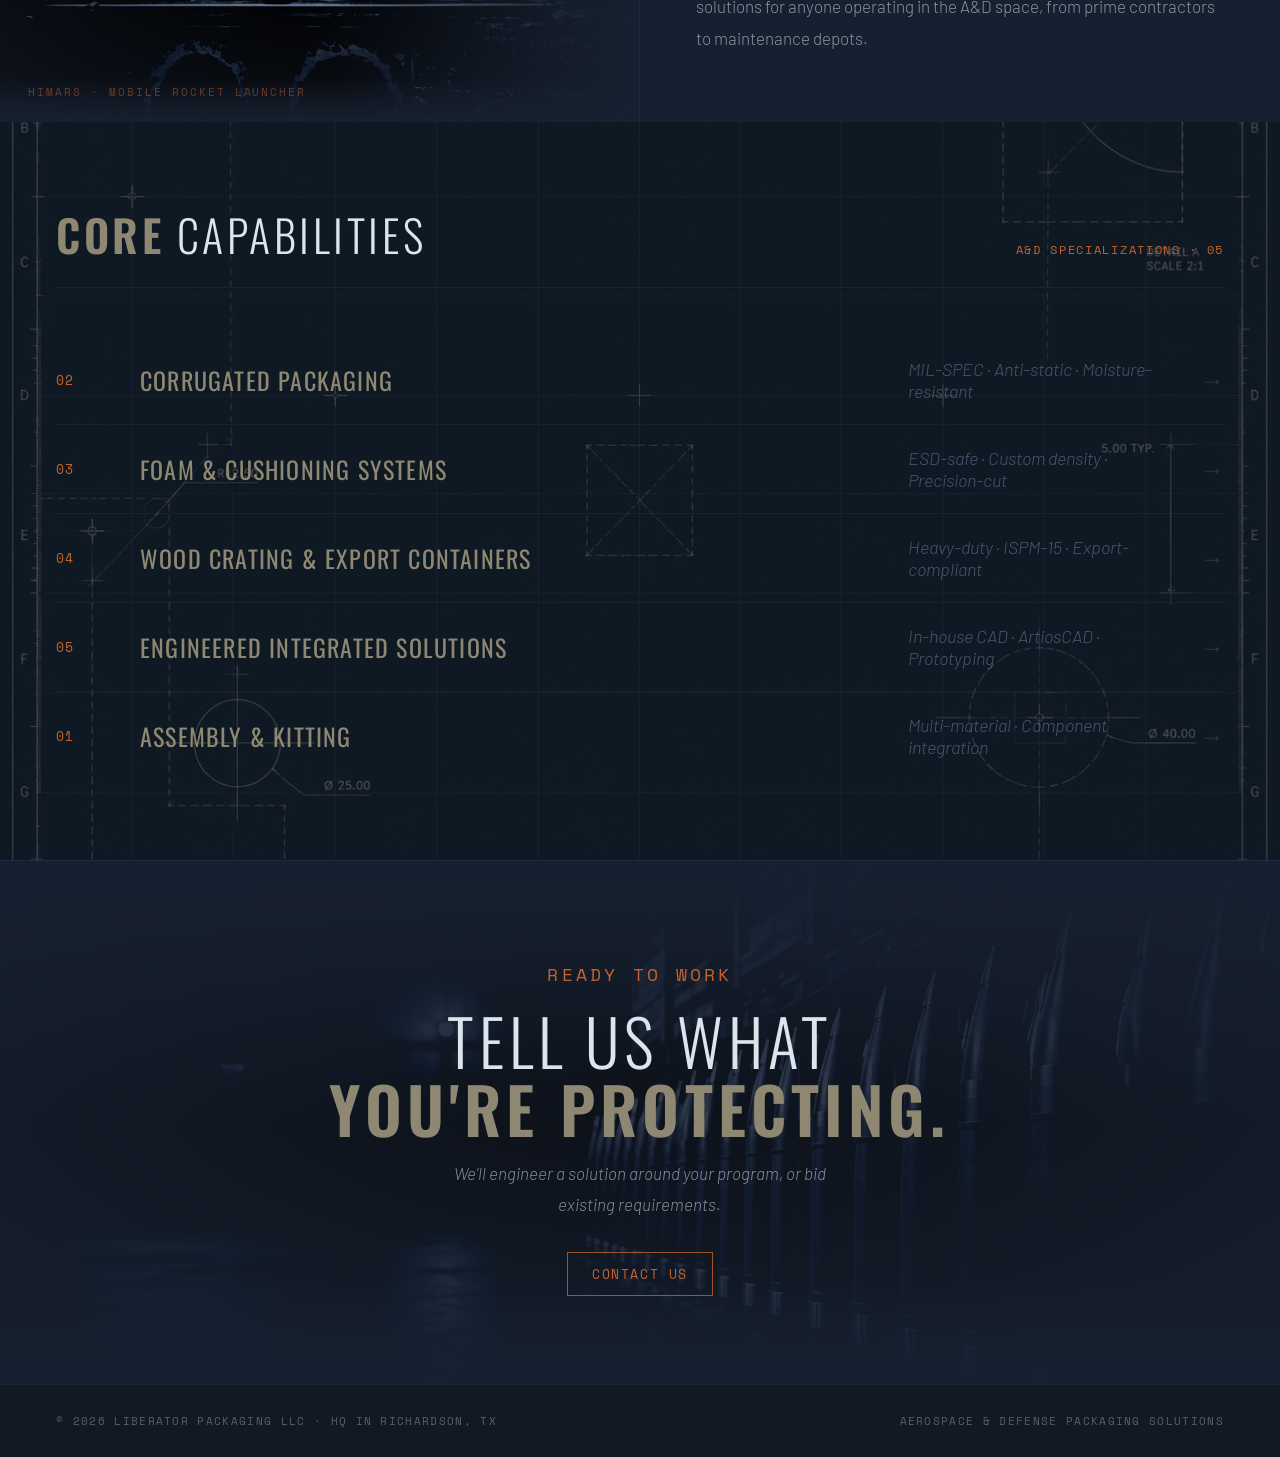
==== commit 1b0eaddc: "Update index.html Update scroll speed" ====
--- a/index.html
+++ b/index.html
@@ -413,7 +413,7 @@
   var cards = track.querySelectorAll('.branch-card');
   var half = cards.length / 2;
   var gap = 16;
-  var speed = window.innerWidth <= 768 ? 0.4 : 0.8;
+  var speed = window.innerWidth <= 768 ? 1 : 3;
   var offset = 0;
   var resetAt = 0;
   var paused = false;
@@ -425,7 +425,7 @@
   }
 
   measureReset();
-  window.addEventListener('resize', function(){ measureReset(); speed = window.innerWidth <= 768 ? 0.4 : 0.8; });
+  window.addEventListener('resize', function(){ measureReset(); speed = window.innerWidth <= 768 ? 1 : 3; });
 
   track.addEventListener('mouseenter', function(){ paused = true; });
   track.addEventListener('mouseleave', function(){ paused = false; });
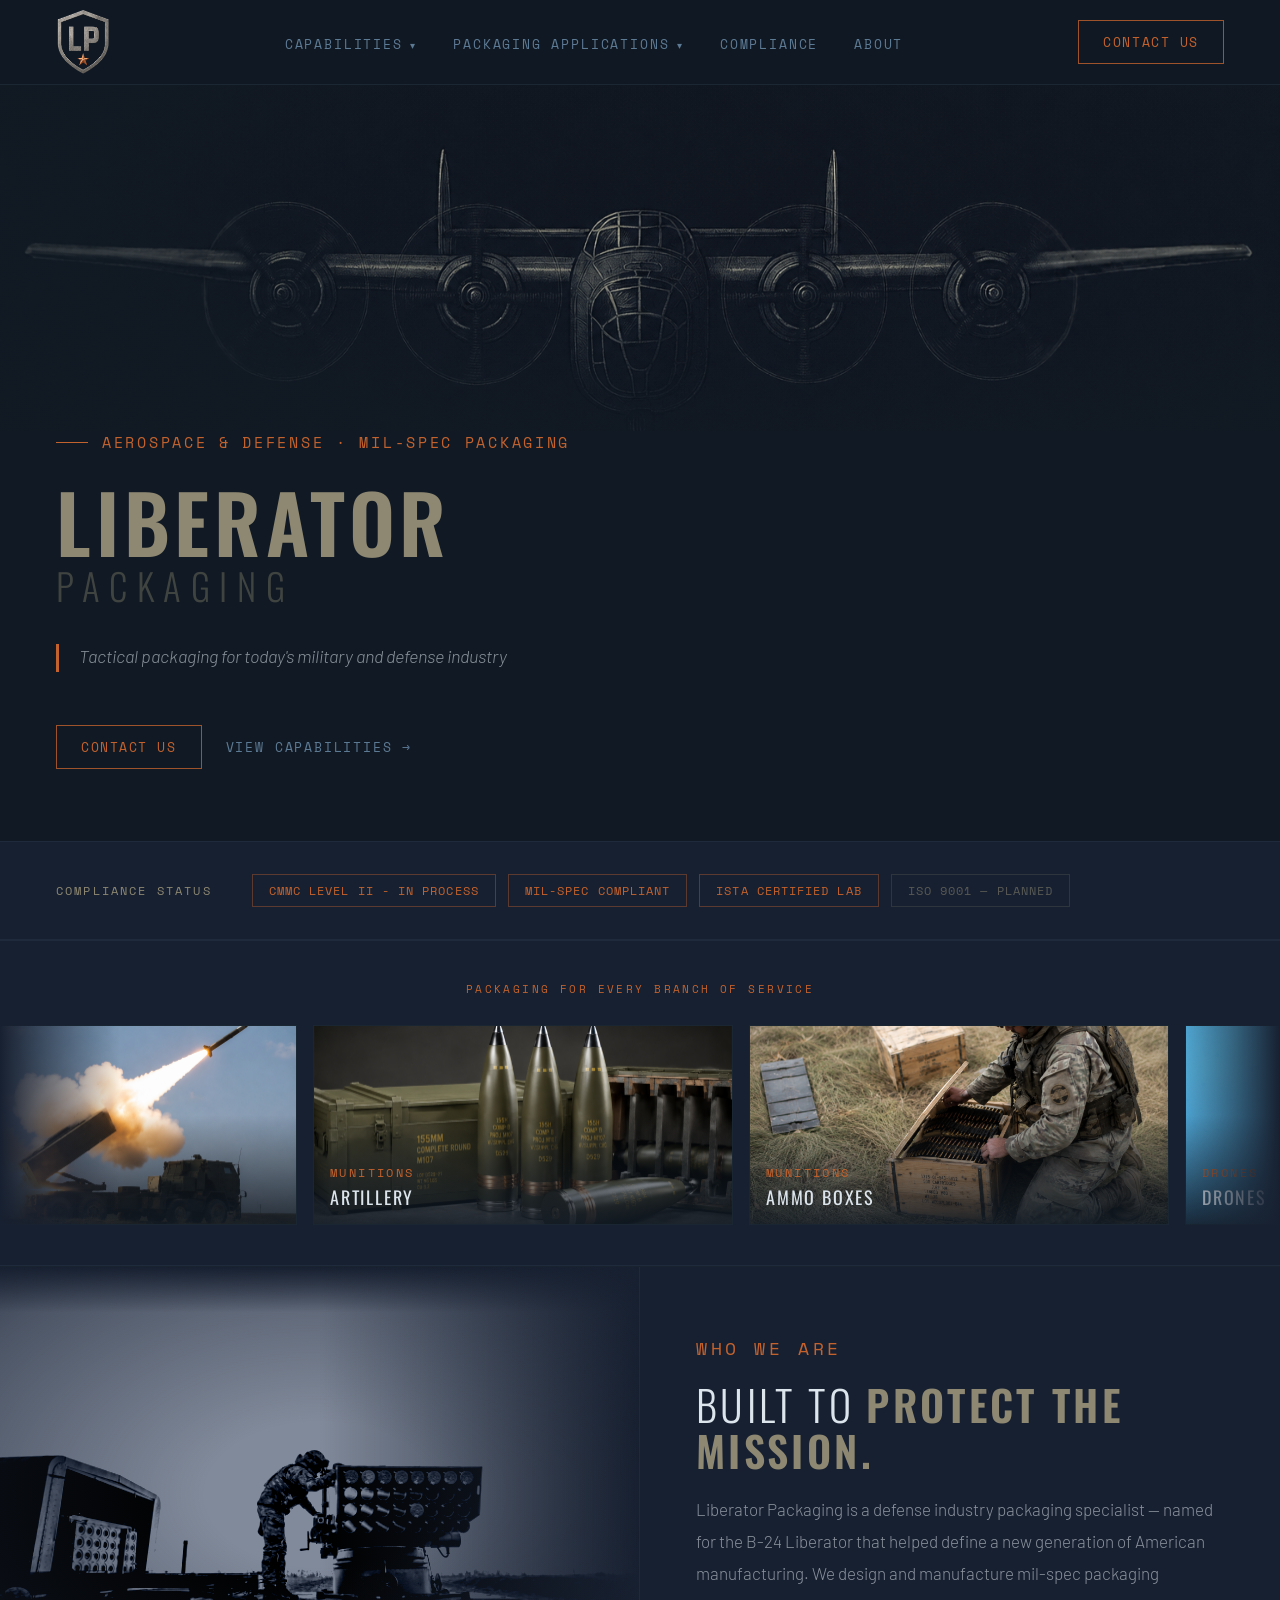
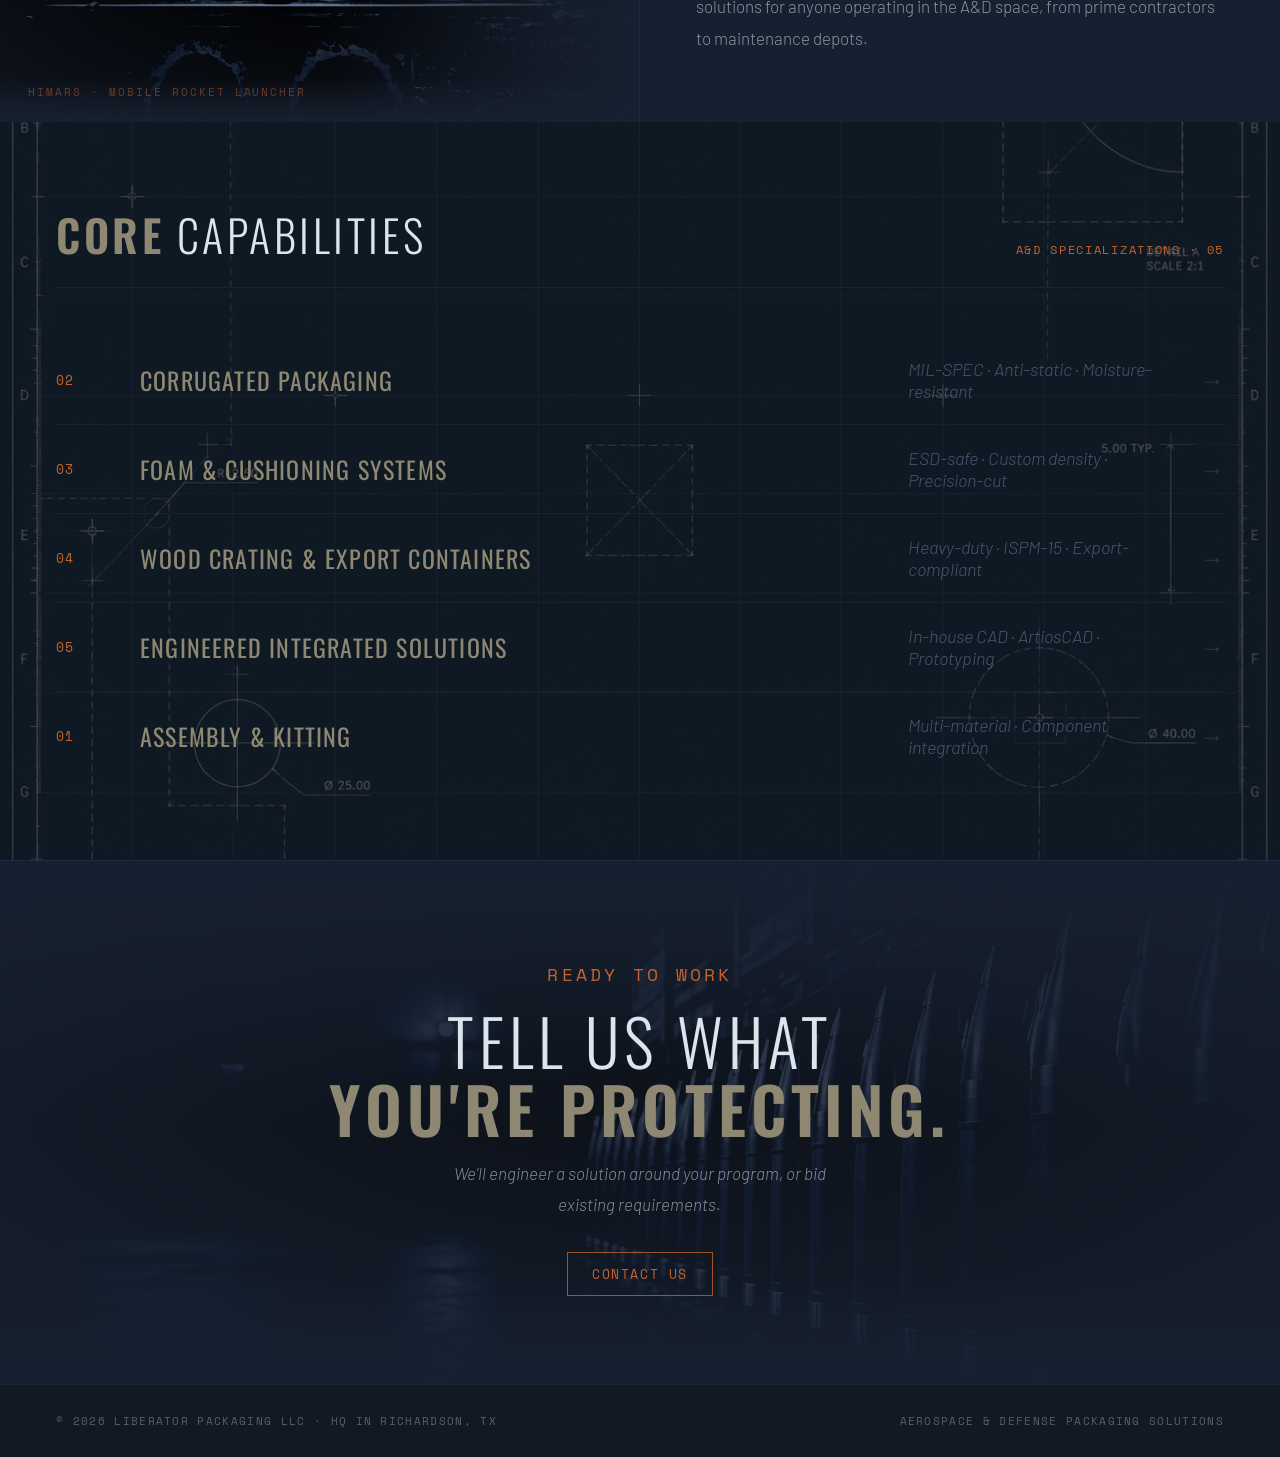
==== commit 8f57c9de: "Update index.html Speed up mobile scroll" ====
--- a/index.html
+++ b/index.html
@@ -413,7 +413,7 @@
   var cards = track.querySelectorAll('.branch-card');
   var half = cards.length / 2;
   var gap = 16;
-  var speed = window.innerWidth <= 768 ? 1 : 3;
+  var speed = window.innerWidth <= 768 ? 1.75 : 3;
   var offset = 0;
   var resetAt = 0;
   var paused = false;
@@ -425,7 +425,7 @@
   }
 
   measureReset();
-  window.addEventListener('resize', function(){ measureReset(); speed = window.innerWidth <= 768 ? 1 : 3; });
+  window.addEventListener('resize', function(){ measureReset(); speed = window.innerWidth <= 768 ? 1.75 : 3; });
 
   track.addEventListener('mouseenter', function(){ paused = true; });
   track.addEventListener('mouseleave', function(){ paused = false; });
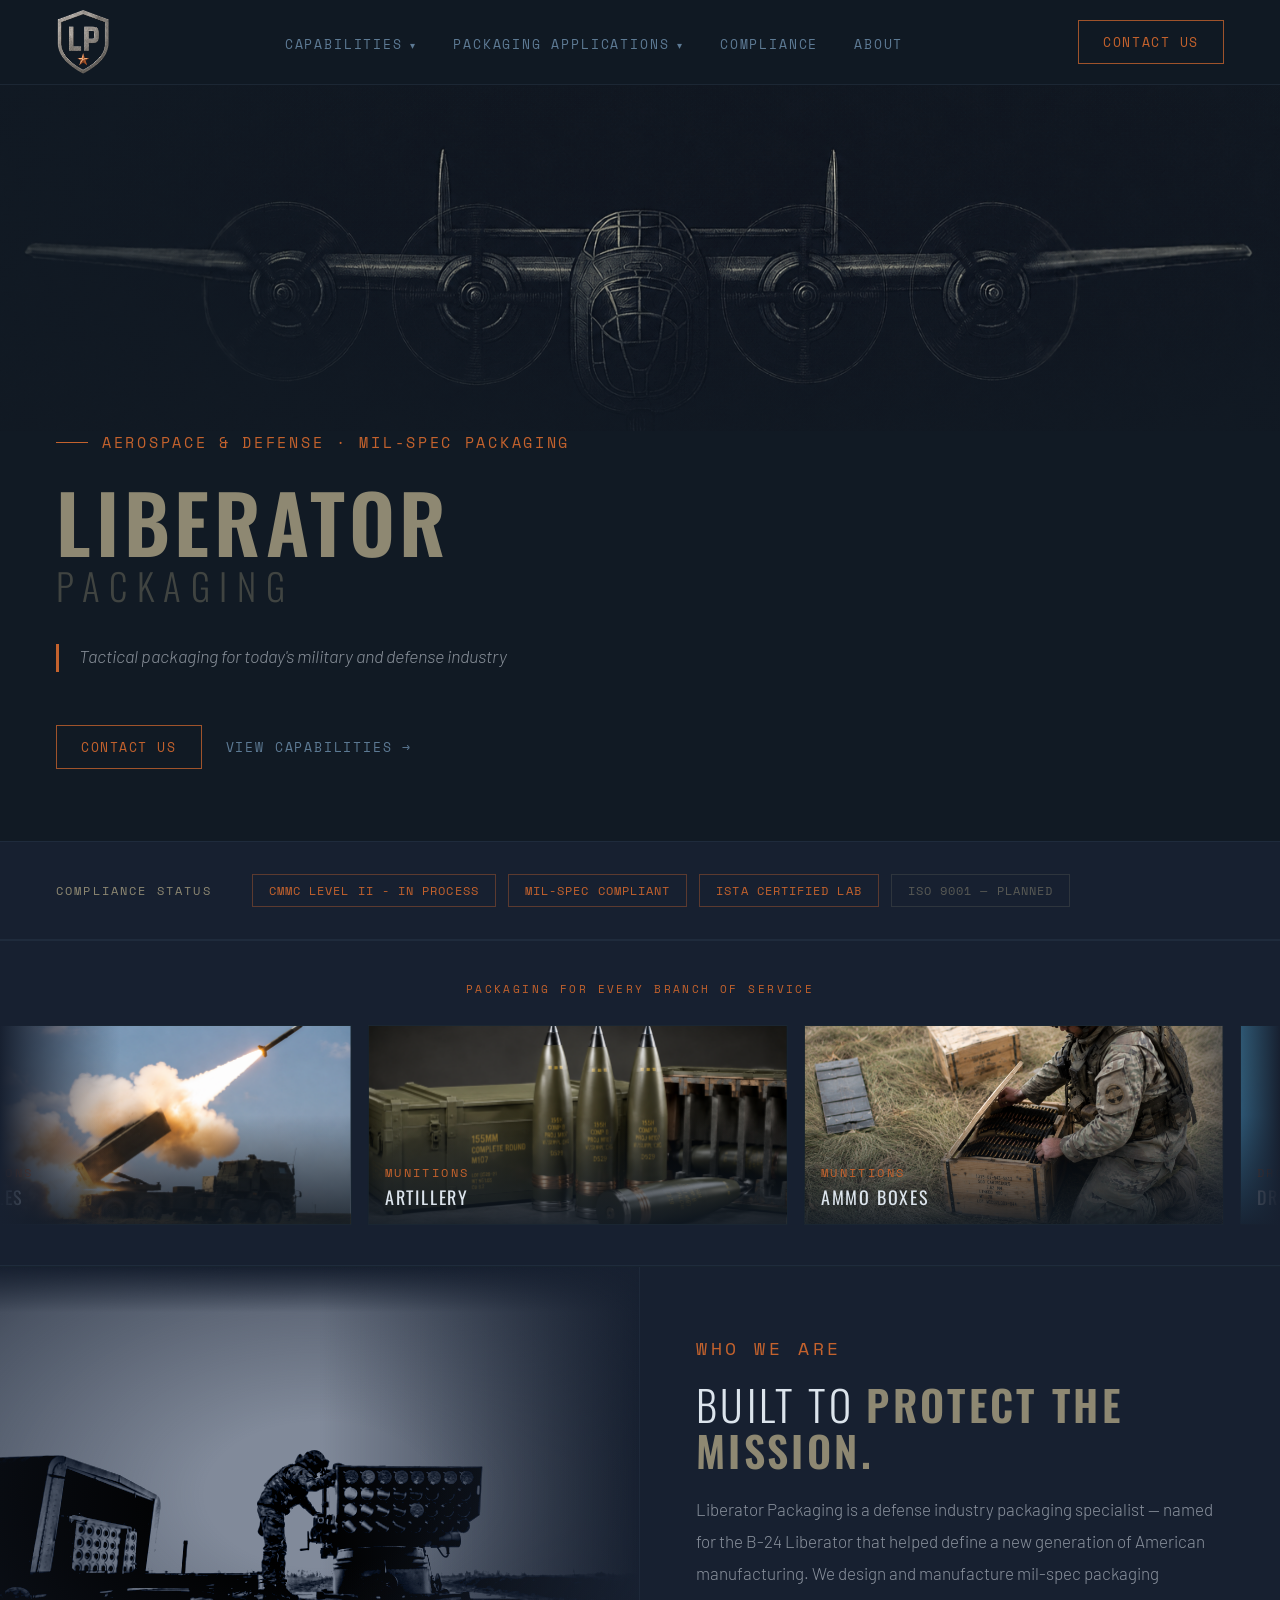
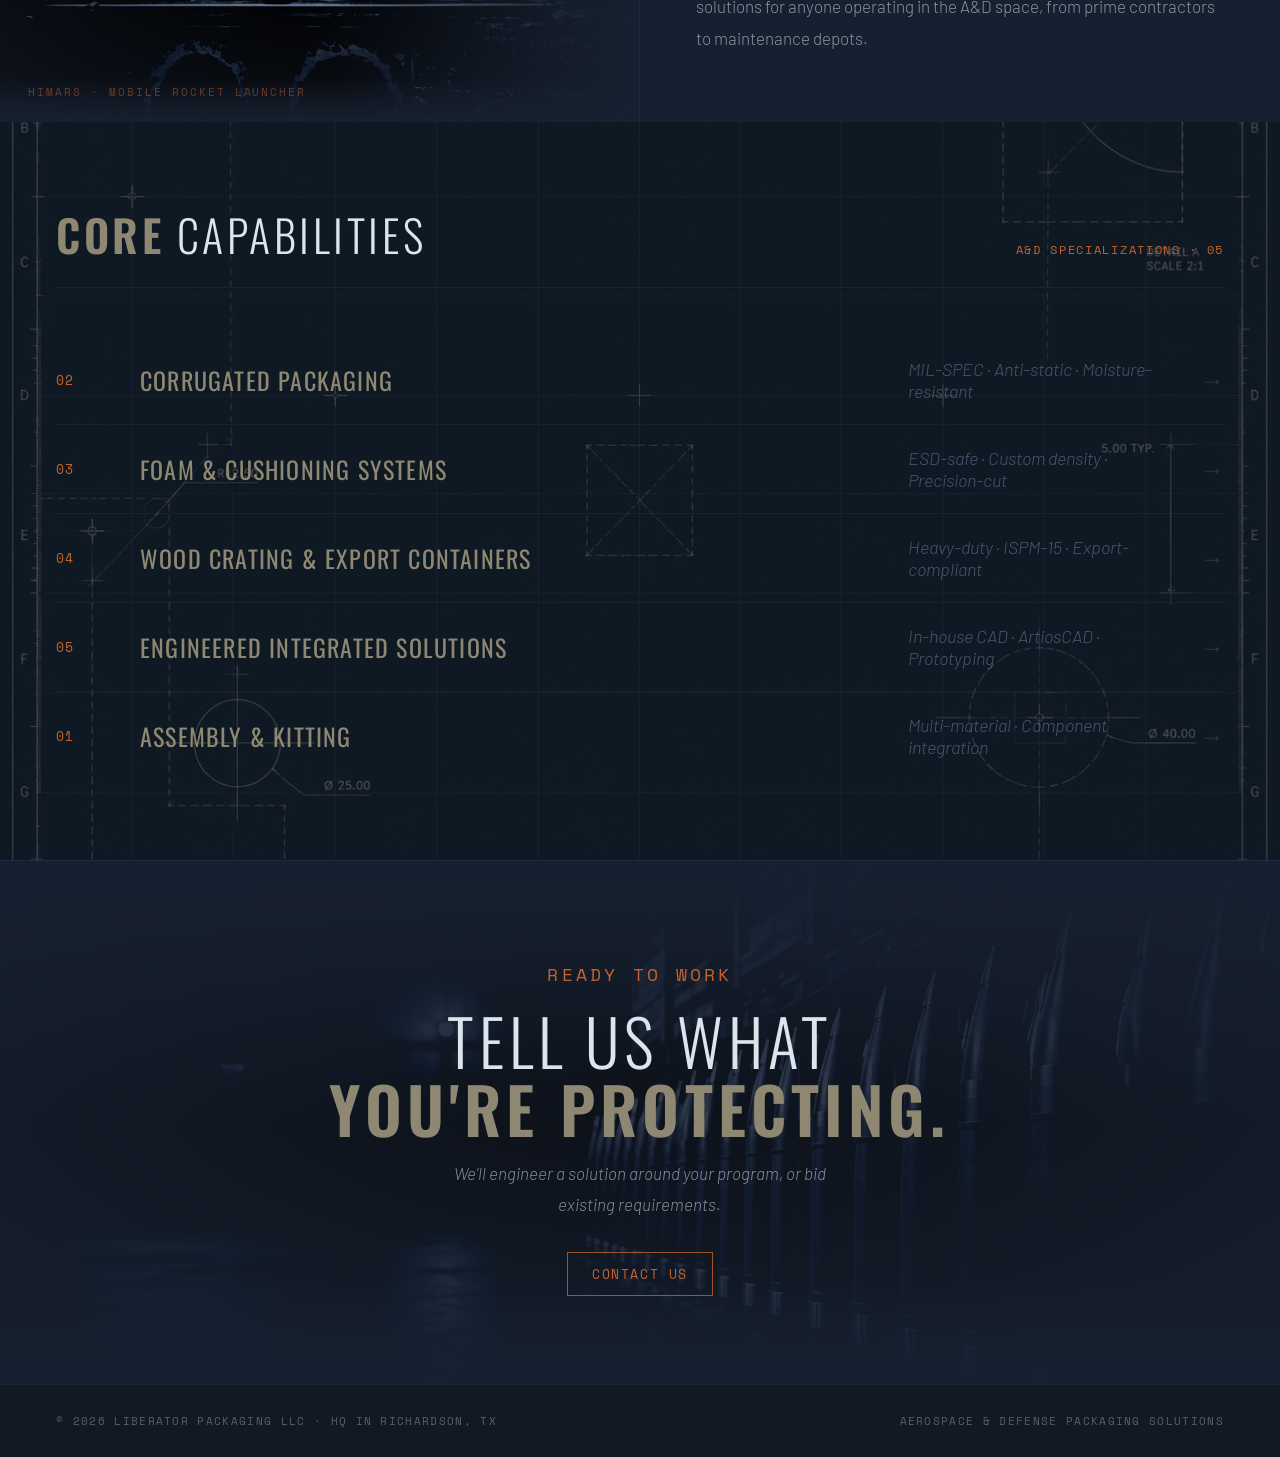
==== commit 519c2e3f: "Update index.html Speed up photo scroll" ====
--- a/index.html
+++ b/index.html
@@ -413,7 +413,7 @@
   var cards = track.querySelectorAll('.branch-card');
   var half = cards.length / 2;
   var gap = 16;
-  var speed = window.innerWidth <= 768 ? 1.75 : 3;
+  var speed = window.innerWidth <= 768 ? 2.25 : 3;
   var offset = 0;
   var resetAt = 0;
   var paused = false;
@@ -425,7 +425,7 @@
   }
 
   measureReset();
-  window.addEventListener('resize', function(){ measureReset(); speed = window.innerWidth <= 768 ? 1.75 : 3; });
+  window.addEventListener('resize', function(){ measureReset(); speed = window.innerWidth <= 768 ? 2.25 : 3; });
 
   track.addEventListener('mouseenter', function(){ paused = true; });
   track.addEventListener('mouseleave', function(){ paused = false; });
